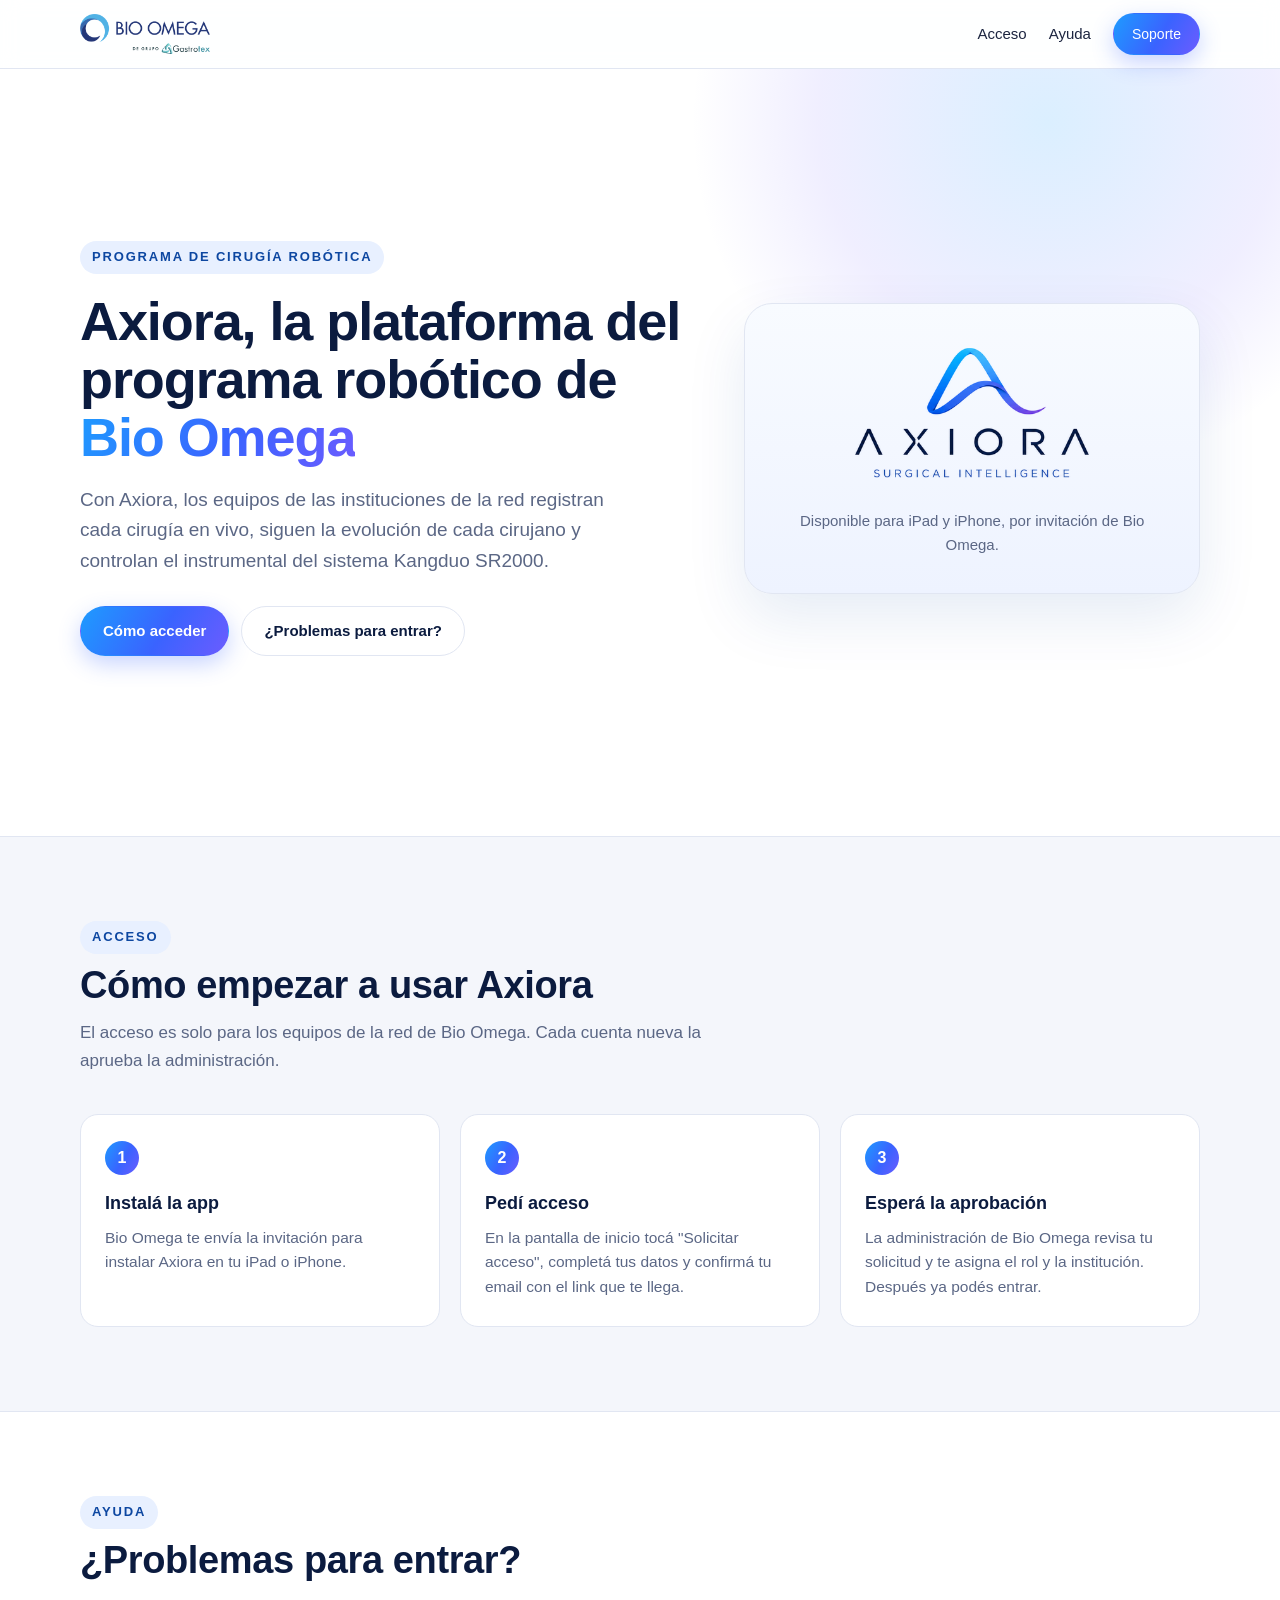
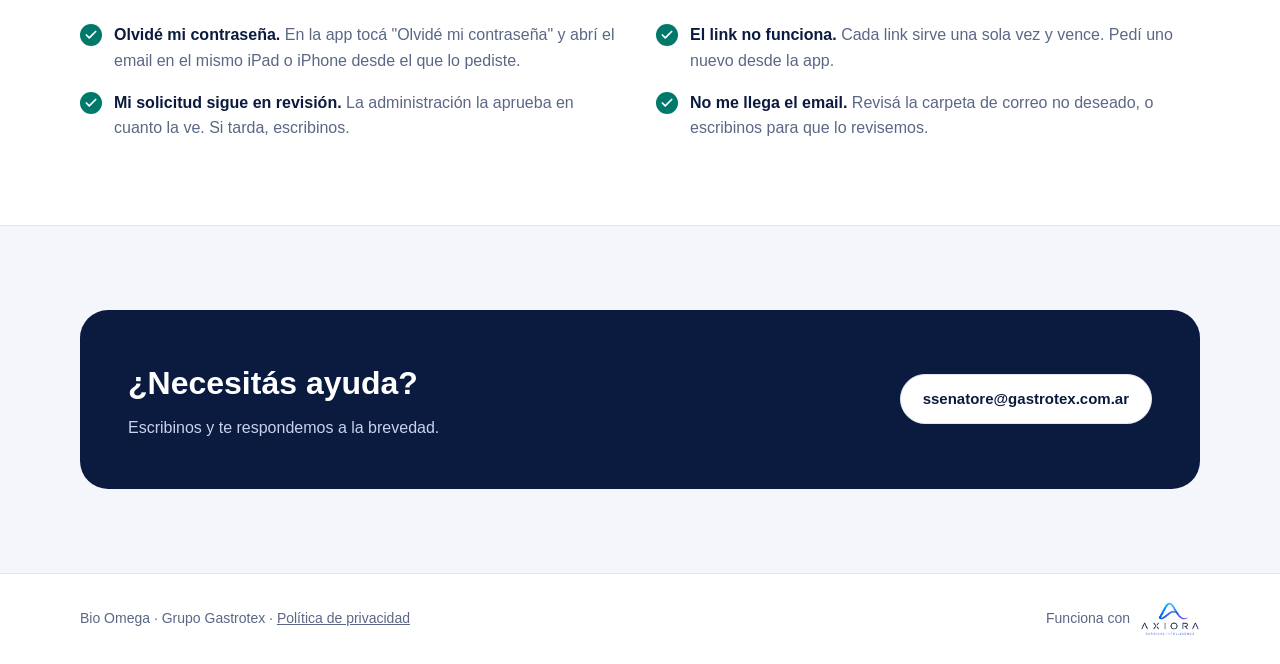
==== index.html @ 89424228 "Bio Omega site for Axiora: access help, email confirmation, password reset bridge and privacy policy" ====
<!doctype html>
<html lang="es-AR">
<head>
  <meta charset="utf-8">
  <meta name="viewport" content="width=device-width, initial-scale=1">
  <title>Axiora · Bio Omega</title>
  <meta name="description" content="Axiora es la plataforma del programa de cirugía robótica de Bio Omega: acceso, ayuda y soporte para los equipos de su red.">
  <link rel="icon" type="image/png" href="assets/axiora-icon.png">
  <link rel="apple-touch-icon" href="assets/axiora-icon.png">
  <link rel="stylesheet" href="styles.css">
</head>
<body>
  <header class="site-header">
    <div class="wrap">
      <a class="brand client" href="./" aria-label="Bio Omega, inicio"><img src="assets/bio-omega.png" alt="Bio Omega de Grupo Gastrotex"></a>
      <nav class="nav" aria-label="Principal">
        <a href="#acceso">Acceso</a>
        <a href="#ayuda">Ayuda</a>
        <a class="btn btn-primary" href="mailto:ssenatore@gastrotex.com.ar?subject=Soporte%20Axiora">Soporte</a>
      </nav>
    </div>
  </header>

  <main>
    <section class="hero">
      <div class="wrap">
        <div>
          <span class="eyebrow">Programa de cirugía robótica</span>
          <h1>Axiora, la plataforma del programa robótico de <span class="grad">Bio Omega</span></h1>
          <p class="lead">Con Axiora, los equipos de las instituciones de la red registran cada cirugía en vivo, siguen la evolución de cada cirujano y controlan el instrumental del sistema Kangduo SR2000.</p>
          <div class="actions">
            <a class="btn btn-primary" href="#acceso">Cómo acceder</a>
            <a class="btn btn-ghost" href="#ayuda">¿Problemas para entrar?</a>
          </div>
        </div>
        <div class="hero-card">
          <img src="assets/axiora-logo.png" alt="Axiora · Surgical Intelligence">
          <p class="hero-note">Disponible para iPad y iPhone, por invitación de Bio Omega.</p>
        </div>
      </div>
    </section>

    <section id="acceso">
      <div class="wrap">
        <div class="section-head">
          <span class="eyebrow">Acceso</span>
          <h2>Cómo empezar a usar Axiora</h2>
          <p>El acceso es solo para los equipos de la red de Bio Omega. Cada cuenta nueva la aprueba la administración.</p>
        </div>
        <div class="grid">
          <article class="card">
            <span class="step">1</span>
            <h3>Instalá la app</h3>
            <p>Bio Omega te envía la invitación para instalar Axiora en tu iPad o iPhone.</p>
          </article>
          <article class="card">
            <span class="step">2</span>
            <h3>Pedí acceso</h3>
            <p>En la pantalla de inicio tocá "Solicitar acceso", completá tus datos y confirmá tu email con el link que te llega.</p>
          </article>
          <article class="card">
            <span class="step">3</span>
            <h3>Esperá la aprobación</h3>
            <p>La administración de Bio Omega revisa tu solicitud y te asigna el rol y la institución. Después ya podés entrar.</p>
          </article>
        </div>
      </div>
    </section>

    <section id="ayuda" class="security">
      <div class="wrap">
        <div class="section-head">
          <span class="eyebrow">Ayuda</span>
          <h2>¿Problemas para entrar?</h2>
        </div>
        <ul class="checks">
          <li><div><strong>Olvidé mi contraseña.</strong> <span>En la app tocá "Olvidé mi contraseña" y abrí el email en el mismo iPad o iPhone desde el que lo pediste.</span></div></li>
          <li><div><strong>El link no funciona.</strong> <span>Cada link sirve una sola vez y vence. Pedí uno nuevo desde la app.</span></div></li>
          <li><div><strong>Mi solicitud sigue en revisión.</strong> <span>La administración la aprueba en cuanto la ve. Si tarda, escribinos.</span></div></li>
          <li><div><strong>No me llega el email.</strong> <span>Revisá la carpeta de correo no deseado, o escribinos para que lo revisemos.</span></div></li>
        </ul>
      </div>
    </section>

    <section>
      <div class="wrap">
        <div class="cta">
          <div>
            <h2>¿Necesitás ayuda?</h2>
            <p>Escribinos y te respondemos a la brevedad.</p>
          </div>
          <a class="btn btn-ghost" href="mailto:ssenatore@gastrotex.com.ar?subject=Soporte%20Axiora">ssenatore@gastrotex.com.ar</a>
        </div>
      </div>
    </section>
  </main>

  <footer class="site-footer">
    <div class="wrap">
      <span>Bio Omega · Grupo Gastrotex · <a href="privacidad.html">Política de privacidad</a></span>
      <span class="powered">Funciona con <img src="assets/axiora-logo.png" alt="Axiora"></span>
    </div>
  </footer>
</body>
</html>
---- styles.css ----
:root {
  --navy: #0b1b3f;
  --blue: #0d47a1;
  --sky: #1e9bff;
  --violet: #6b5cff;
  --teal: #00796b;
  --bg: #f4f6fb;
  --card: #ffffff;
  --text: #1c2540;
  --muted: #5b6785;
  --line: #e1e6f2;
  --radius: 18px;
  --gradient: linear-gradient(120deg, #1e9bff 0%, #3a63ff 55%, #6b5cff 100%);
}

* { box-sizing: border-box; }

html { scroll-behavior: smooth; }

body {
  margin: 0;
  font-family: -apple-system, BlinkMacSystemFont, "Segoe UI", Roboto, "Helvetica Neue", Arial, sans-serif;
  color: var(--text);
  background: var(--bg);
  line-height: 1.6;
  -webkit-font-smoothing: antialiased;
}

img { max-width: 100%; display: block; }

a { color: var(--blue); }

.wrap { width: min(1120px, 100% - 40px); margin-inline: auto; }

/* ─── Encabezado ─────────────────────────────────────────────────────────── */
.site-header {
  position: sticky;
  top: 0;
  z-index: 10;
  background: rgba(255, 255, 255, 0.92);
  backdrop-filter: saturate(160%) blur(10px);
  border-bottom: 1px solid var(--line);
}
.site-header .wrap {
  display: flex;
  align-items: center;
  justify-content: space-between;
  gap: 16px;
  min-height: 68px;
}
.brand img { height: 48px; width: auto; }
.nav { display: flex; align-items: center; gap: 22px; font-size: 15px; }
.nav a { color: var(--text); text-decoration: none; font-weight: 500; }
.nav a:hover { color: var(--blue); }

.btn {
  display: inline-flex;
  align-items: center;
  justify-content: center;
  gap: 8px;
  padding: 12px 22px;
  border-radius: 999px;
  font-weight: 600;
  font-size: 15px;
  text-decoration: none;
  border: 1px solid transparent;
  transition: transform .15s ease, box-shadow .15s ease;
}
.btn:hover { transform: translateY(-1px); }
.btn-primary { background: var(--gradient); color: #fff; box-shadow: 0 8px 22px rgba(58, 99, 255, .28); }
.btn-ghost { background: #fff; color: var(--navy); border-color: var(--line); }
.nav .btn { padding: 9px 18px; font-size: 14px; color: #fff; }

/* ─── Portada ────────────────────────────────────────────────────────────── */
.hero {
  position: relative;
  overflow: hidden;
  background: #fff;
  border-bottom: 1px solid var(--line);
}
.hero::before {
  content: "";
  position: absolute;
  inset: -40% -10% auto auto;
  width: 720px;
  height: 720px;
  background: radial-gradient(circle at center, rgba(30, 155, 255, .16), rgba(107, 92, 255, .10) 45%, transparent 70%);
  pointer-events: none;
}
.hero .wrap {
  position: relative;
  display: grid;
  grid-template-columns: 1.15fr .85fr;
  gap: 48px;
  align-items: center;
  padding-block: 88px 96px;
}
.eyebrow {
  display: inline-block;
  font-size: 13px;
  font-weight: 700;
  letter-spacing: .14em;
  text-transform: uppercase;
  color: var(--blue);
  background: #e8f0ff;
  padding: 6px 12px;
  border-radius: 999px;
}
.hero h1 {
  font-size: clamp(34px, 5vw, 54px);
  line-height: 1.08;
  letter-spacing: -0.02em;
  color: var(--navy);
  margin: 18px 0 18px;
}
.hero h1 .grad { background: var(--gradient); -webkit-background-clip: text; background-clip: text; color: transparent; }
.hero p.lead { font-size: 19px; color: var(--muted); max-width: 560px; margin: 0 0 30px; }
.hero .actions { display: flex; flex-wrap: wrap; gap: 12px; }
.hero-card {
  background: linear-gradient(180deg, #f8fbff, #eef3ff);
  border: 1px solid var(--line);
  border-radius: 28px;
  padding: 36px 30px;
  box-shadow: 0 24px 60px rgba(13, 71, 161, .10);
}
.hero-card img { margin: 4px auto 26px; width: 62%; }
.stats { display: grid; grid-template-columns: repeat(3, 1fr); gap: 10px; }
.stat { background: #fff; border: 1px solid var(--line); border-radius: 14px; padding: 14px 10px; text-align: center; }
.stat strong { display: block; font-size: 15px; color: var(--navy); }
.stat span { font-size: 12.5px; color: var(--muted); }

/* ─── Secciones ──────────────────────────────────────────────────────────── */
section { padding-block: 84px; }
.section-head { max-width: 680px; margin-bottom: 40px; }
.section-head h2 { font-size: clamp(28px, 3.4vw, 38px); color: var(--navy); margin: 10px 0 12px; letter-spacing: -0.01em; line-height: 1.15; }
.section-head p { color: var(--muted); font-size: 17px; margin: 0; }

.grid { display: grid; grid-template-columns: repeat(3, 1fr); gap: 20px; }
.card {
  background: var(--card);
  border: 1px solid var(--line);
  border-radius: var(--radius);
  padding: 26px 24px;
}
.card .icon {
  width: 46px;
  height: 46px;
  border-radius: 12px;
  display: grid;
  place-items: center;
  background: #eaf1ff;
  color: var(--blue);
  margin-bottom: 16px;
}
.card .icon svg { width: 24px; height: 24px; }
.card h3 { margin: 0 0 8px; font-size: 18px; color: var(--navy); }
.card p { margin: 0; color: var(--muted); font-size: 15.5px; }

.security { background: #fff; border-block: 1px solid var(--line); }
.checks { display: grid; grid-template-columns: repeat(2, 1fr); gap: 16px 32px; padding: 0; margin: 0; list-style: none; }
.checks li { display: flex; gap: 12px; align-items: flex-start; }
.checks li::before {
  content: "";
  flex: 0 0 22px;
  height: 22px;
  margin-top: 2px;
  border-radius: 50%;
  background: var(--teal) url("data:image/svg+xml,%3Csvg xmlns='http://www.w3.org/2000/svg' viewBox='0 0 24 24' fill='none' stroke='white' stroke-width='3' stroke-linecap='round' stroke-linejoin='round'%3E%3Cpath d='M20 6 9 17l-5-5'/%3E%3C/svg%3E") center / 14px no-repeat;
}
.checks strong { color: var(--navy); }
.checks span { color: var(--muted); }

.partners .wrap { display: grid; grid-template-columns: 1fr 1fr; gap: 24px; }
.partner {
  background: #fff;
  border: 1px solid var(--line);
  border-radius: var(--radius);
  padding: 34px;
  display: flex;
  flex-direction: column;
  gap: 18px;
  justify-content: center;
}
.partner img { mix-blend-mode: multiply; height: 72px; width: auto; object-fit: contain; object-position: left; }
.partner p { margin: 0; color: var(--muted); }

.cta {
  background: var(--navy);
  color: #fff;
  border-radius: 28px;
  padding: 48px;
  display: flex;
  flex-wrap: wrap;
  align-items: center;
  justify-content: space-between;
  gap: 24px;
}
.cta h2 { margin: 0 0 6px; font-size: clamp(24px, 3vw, 32px); }
.cta p { margin: 0; color: #c8d2ee; }
.cta .btn-ghost { color: var(--navy); }

/* ─── Pie ────────────────────────────────────────────────────────────────── */
.site-footer { border-top: 1px solid var(--line); background: #fff; padding-block: 28px; font-size: 14px; color: var(--muted); }
.site-footer .wrap { display: flex; flex-wrap: wrap; gap: 12px 24px; justify-content: space-between; align-items: center; }
.site-footer a { color: var(--muted); }

/* ─── Páginas simples (confirmación, contraseña, privacidad) ─────────────── */
.page { min-height: calc(100vh - 68px - 86px); display: grid; place-items: center; padding: 48px 20px; }
.panel {
  background: #fff;
  border: 1px solid var(--line);
  border-radius: 24px;
  padding: 40px 34px;
  max-width: 520px;
  width: 100%;
  text-align: center;
  box-shadow: 0 20px 50px rgba(13, 71, 161, .08);
}
.panel .badge {
  width: 64px;
  height: 64px;
  border-radius: 50%;
  margin: 0 auto 18px;
  display: grid;
  place-items: center;
  background: #e6f6f3;
  color: var(--teal);
}
.panel .badge.warn { background: #fff4e5; color: #b26a00; }
.panel .badge svg { width: 32px; height: 32px; }
.panel h1 { font-size: 26px; color: var(--navy); margin: 0 0 12px; }
.panel p { color: var(--muted); margin: 0 0 14px; }
.panel .btn { margin-top: 10px; }
[hidden] { display: none !important; }

.legal { max-width: 820px; margin: 0 auto; padding: 56px 20px 80px; }
.legal h1 { color: var(--navy); font-size: clamp(30px, 4vw, 40px); margin: 0 0 6px; }
.legal .updated { color: var(--muted); margin: 0 0 32px; }
.legal h2 { color: var(--navy); font-size: 21px; margin: 36px 0 10px; }
.legal p, .legal li { color: #34405e; }
.legal ul { padding-left: 22px; }
.legal .box { background: #fff; border: 1px solid var(--line); border-radius: 14px; padding: 18px 20px; }

/* ─── Sitio del cliente (marca del cliente + "Funciona con Axiora") ──────── */
.brand.client img { height: 40px; }
.hero-card .hero-note { text-align: center; color: var(--muted); margin: 0; font-size: 15px; }
.card .step {
  display: inline-grid;
  place-items: center;
  width: 34px;
  height: 34px;
  border-radius: 50%;
  background: var(--gradient);
  color: #fff;
  font-weight: 700;
  margin-bottom: 14px;
}
.powered { display: inline-flex; align-items: center; gap: 10px; }
.powered img { height: 34px; width: auto; }
.panel .btn-ghost { margin-left: 6px; }

/* ─── Pantallas angostas ─────────────────────────────────────────────────── */
@media (max-width: 900px) {
  .hero .wrap { grid-template-columns: 1fr; padding-block: 56px 64px; }
  .grid { grid-template-columns: repeat(2, 1fr); }
}
@media (max-width: 640px) {
  .nav a:not(.btn) { display: none; }
  .grid, .checks, .partners .wrap { grid-template-columns: 1fr; }
  section { padding-block: 60px; }
  .cta { padding: 32px 24px; }
  .stats { grid-template-columns: 1fr 1fr 1fr; }
  .brand img { height: 42px; }
  .brand.client img { height: 32px; }
}
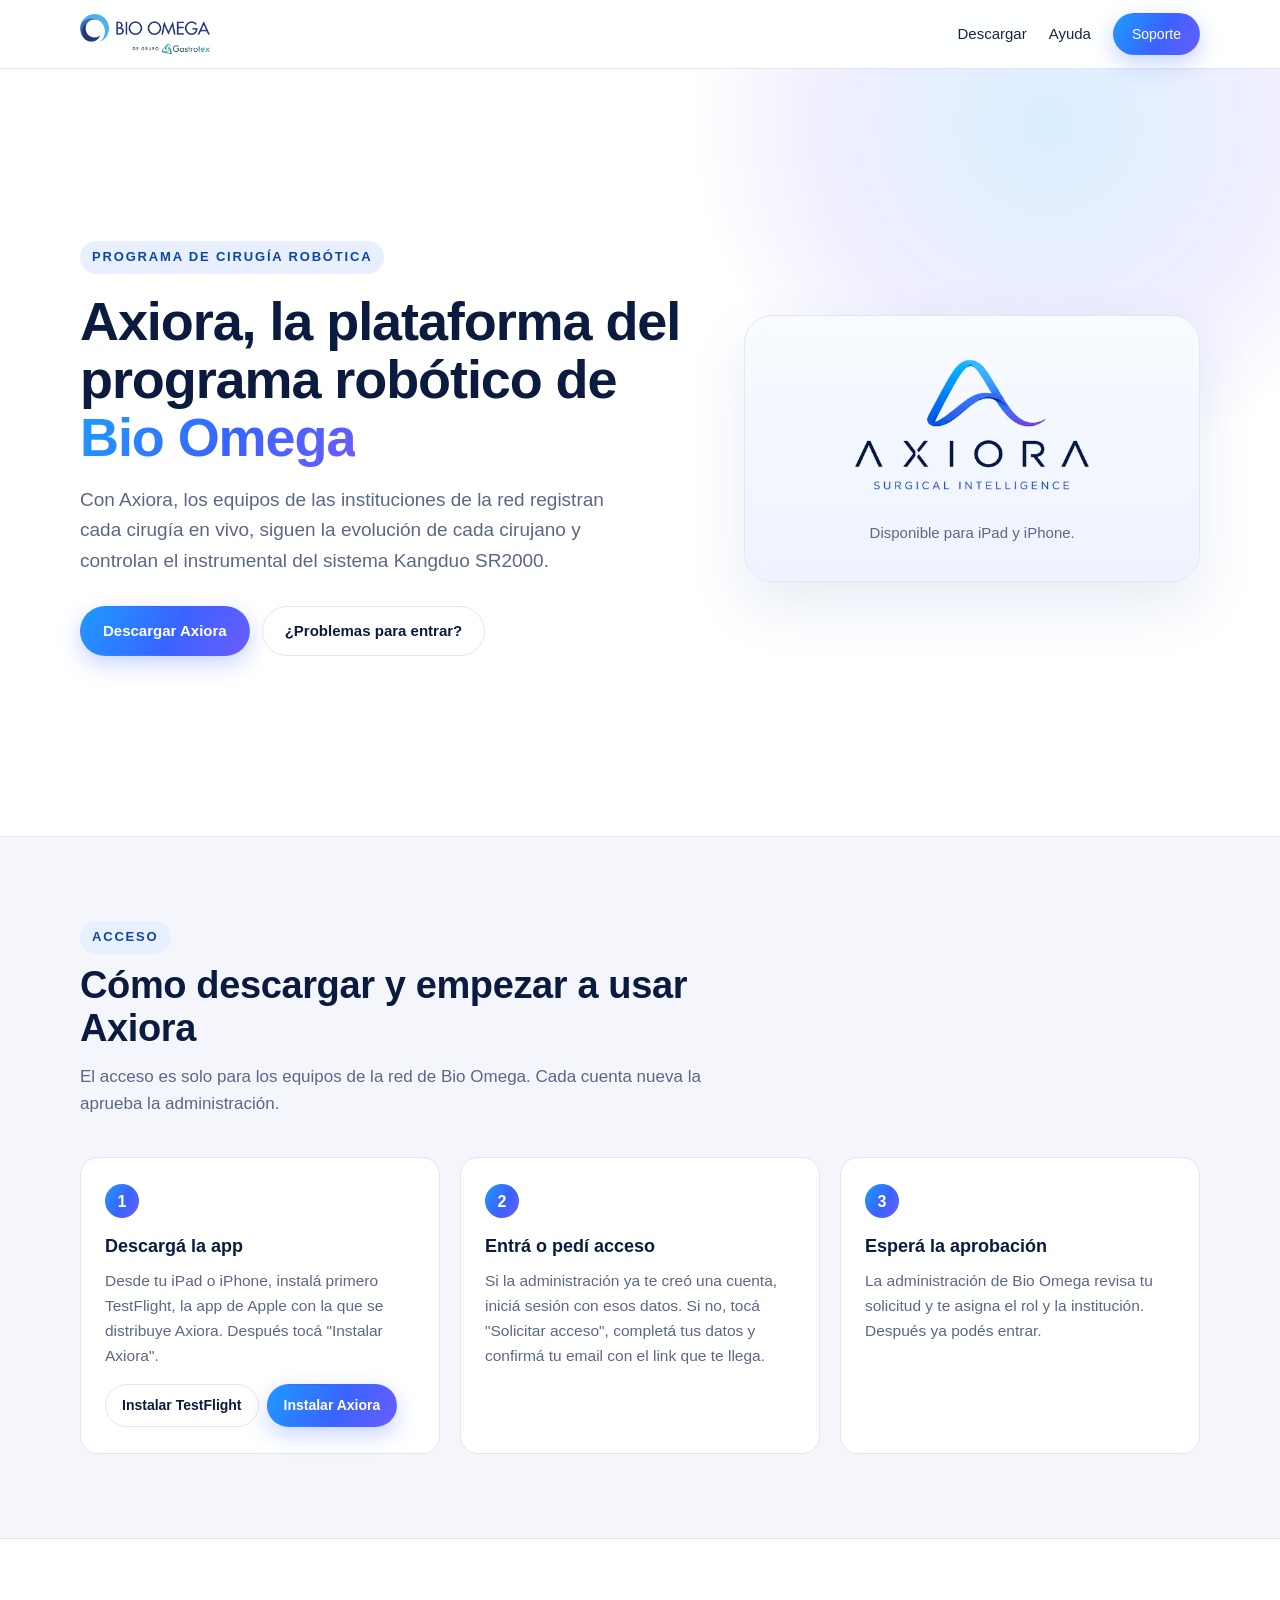
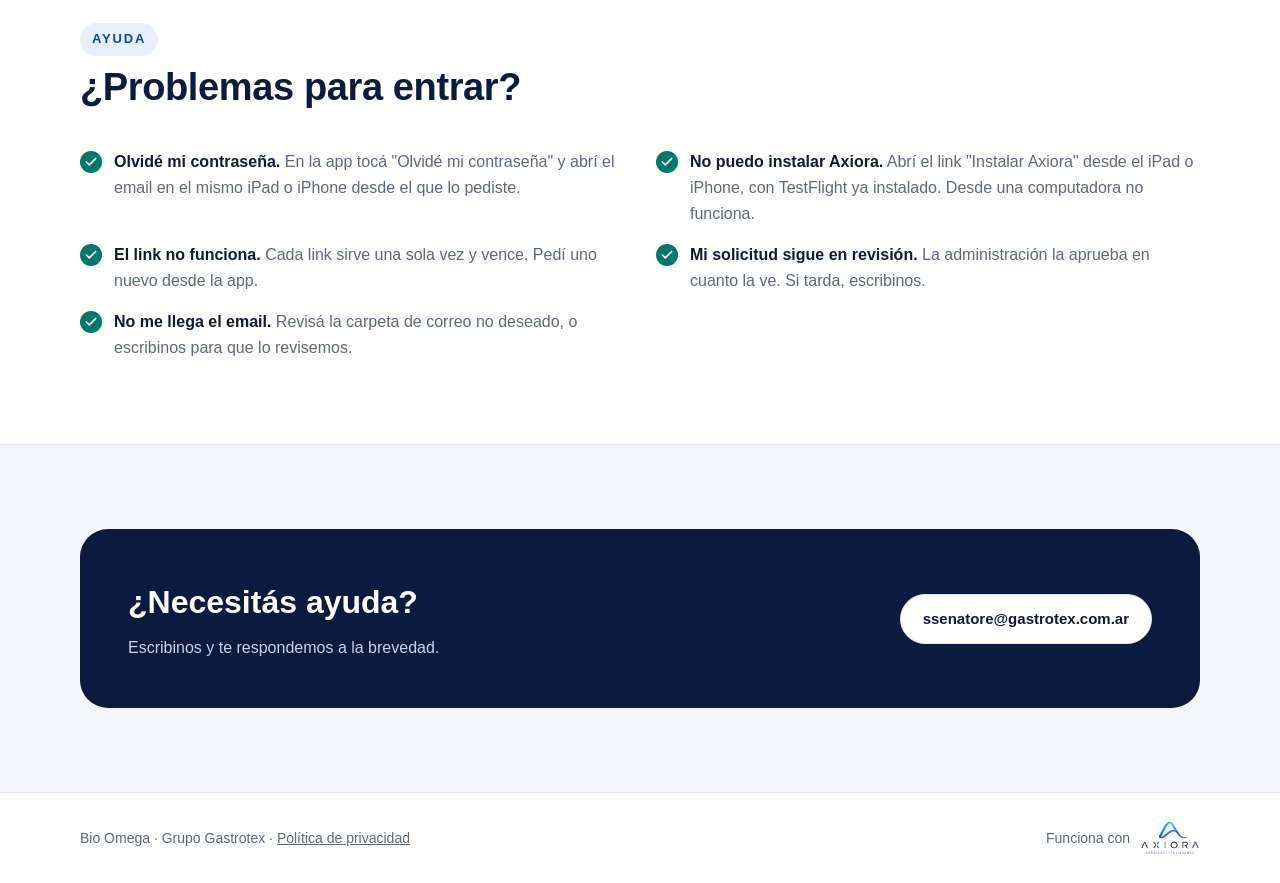
==== commit 5563dc75: "Add download section with the public TestFlight link Co-Authored-By: Claude Fable 5.2 <noreply@anthr" ====
--- a/index.html
+++ b/index.html
@@ -14,7 +14,7 @@
     <div class="wrap">
       <a class="brand client" href="./" aria-label="Bio Omega, inicio"><img src="assets/bio-omega.png" alt="Bio Omega de Grupo Gastrotex"></a>
       <nav class="nav" aria-label="Principal">
-        <a href="#acceso">Acceso</a>
+        <a href="#acceso">Descargar</a>
         <a href="#ayuda">Ayuda</a>
         <a class="btn btn-primary" href="mailto:ssenatore@gastrotex.com.ar?subject=Soporte%20Axiora">Soporte</a>
       </nav>
@@ -29,13 +29,13 @@
           <h1>Axiora, la plataforma del programa robótico de <span class="grad">Bio Omega</span></h1>
           <p class="lead">Con Axiora, los equipos de las instituciones de la red registran cada cirugía en vivo, siguen la evolución de cada cirujano y controlan el instrumental del sistema Kangduo SR2000.</p>
           <div class="actions">
-            <a class="btn btn-primary" href="#acceso">Cómo acceder</a>
+            <a class="btn btn-primary" href="#acceso">Descargar Axiora</a>
             <a class="btn btn-ghost" href="#ayuda">¿Problemas para entrar?</a>
           </div>
         </div>
         <div class="hero-card">
           <img src="assets/axiora-logo.png" alt="Axiora · Surgical Intelligence">
-          <p class="hero-note">Disponible para iPad y iPhone, por invitación de Bio Omega.</p>
+          <p class="hero-note">Disponible para iPad y iPhone.</p>
         </div>
       </div>
     </section>
@@ -44,19 +44,23 @@
       <div class="wrap">
         <div class="section-head">
           <span class="eyebrow">Acceso</span>
-          <h2>Cómo empezar a usar Axiora</h2>
+          <h2>Cómo descargar y empezar a usar Axiora</h2>
           <p>El acceso es solo para los equipos de la red de Bio Omega. Cada cuenta nueva la aprueba la administración.</p>
         </div>
         <div class="grid">
           <article class="card">
             <span class="step">1</span>
-            <h3>Instalá la app</h3>
-            <p>Bio Omega te envía la invitación para instalar Axiora en tu iPad o iPhone.</p>
+            <h3>Descargá la app</h3>
+            <p>Desde tu iPad o iPhone, instalá primero TestFlight, la app de Apple con la que se distribuye Axiora. Después tocá "Instalar Axiora".</p>
+            <div class="card-actions">
+              <a class="btn btn-ghost btn-sm" href="https://apps.apple.com/app/testflight/id899247664">Instalar TestFlight</a>
+              <a class="btn btn-primary btn-sm" href="https://testflight.apple.com/join/DHV2EN8Z">Instalar Axiora</a>
+            </div>
           </article>
           <article class="card">
             <span class="step">2</span>
-            <h3>Pedí acceso</h3>
-            <p>En la pantalla de inicio tocá "Solicitar acceso", completá tus datos y confirmá tu email con el link que te llega.</p>
+            <h3>Entrá o pedí acceso</h3>
+            <p>Si la administración ya te creó una cuenta, iniciá sesión con esos datos. Si no, tocá "Solicitar acceso", completá tus datos y confirmá tu email con el link que te llega.</p>
           </article>
           <article class="card">
             <span class="step">3</span>
@@ -75,6 +79,7 @@
         </div>
         <ul class="checks">
           <li><div><strong>Olvidé mi contraseña.</strong> <span>En la app tocá "Olvidé mi contraseña" y abrí el email en el mismo iPad o iPhone desde el que lo pediste.</span></div></li>
+          <li><div><strong>No puedo instalar Axiora.</strong> <span>Abrí el link "Instalar Axiora" desde el iPad o iPhone, con TestFlight ya instalado. Desde una computadora no funciona.</span></div></li>
           <li><div><strong>El link no funciona.</strong> <span>Cada link sirve una sola vez y vence. Pedí uno nuevo desde la app.</span></div></li>
           <li><div><strong>Mi solicitud sigue en revisión.</strong> <span>La administración la aprueba en cuanto la ve. Si tarda, escribinos.</span></div></li>
           <li><div><strong>No me llega el email.</strong> <span>Revisá la carpeta de correo no deseado, o escribinos para que lo revisemos.</span></div></li>
--- a/styles.css
+++ b/styles.css
@@ -255,6 +255,8 @@
   font-weight: 700;
   margin-bottom: 14px;
 }
+.card-actions { display: flex; flex-wrap: wrap; gap: 8px; margin-top: 16px; }
+.btn-sm { padding: 9px 16px; font-size: 14px; }
 .powered { display: inline-flex; align-items: center; gap: 10px; }
 .powered img { height: 34px; width: auto; }
 .panel .btn-ghost { margin-left: 6px; }
